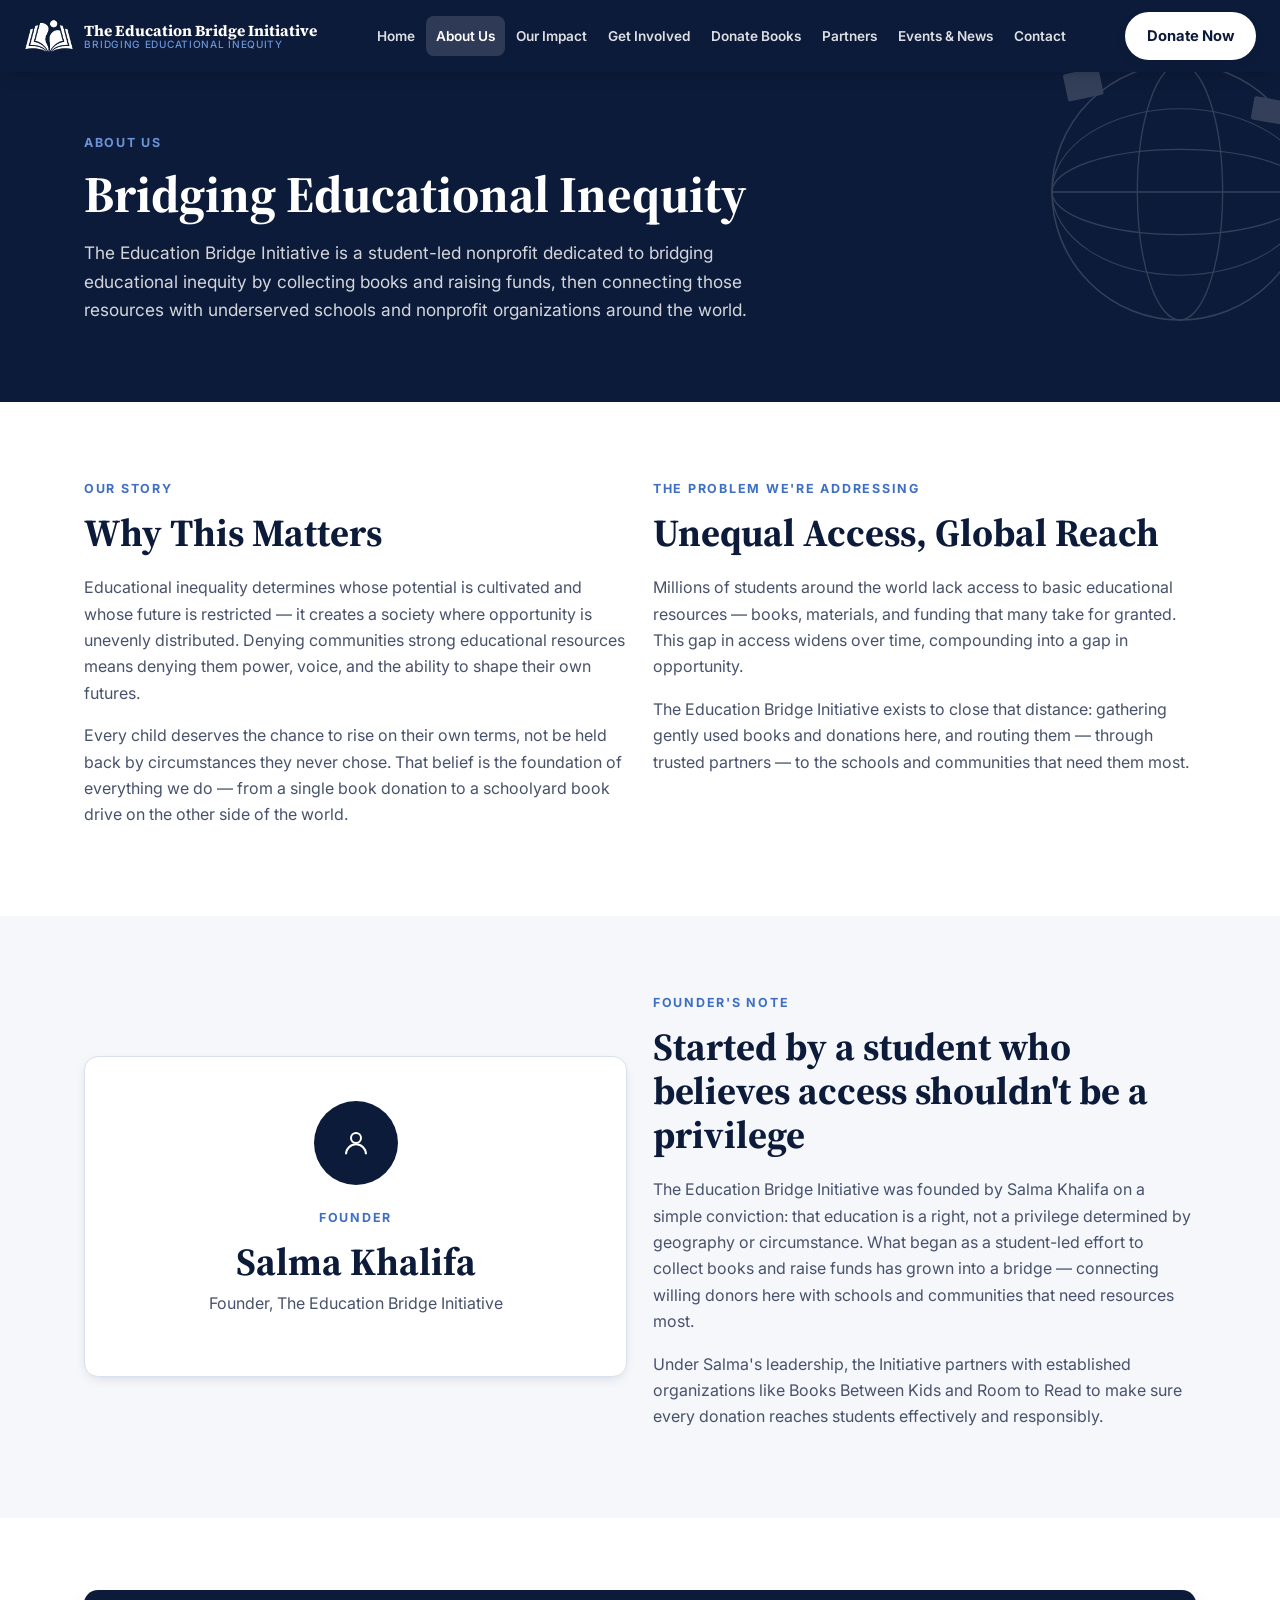
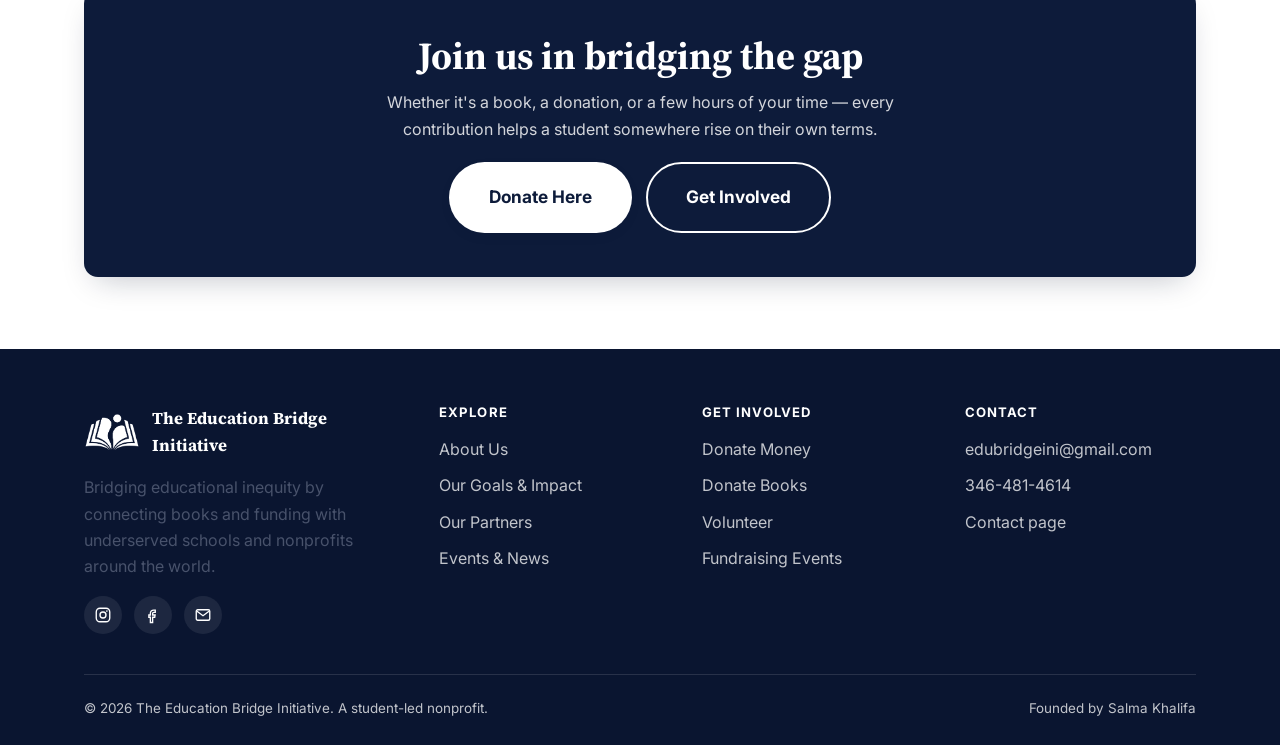
==== about.html @ 9ecb1e6c "Add files via upload Initial site upload" ====
<!DOCTYPE html>
<html lang="en">
<head>
<meta charset="UTF-8">
<meta name="viewport" content="width=device-width, initial-scale=1.0">
<title>About Us | The Education Bridge Initiative</title>
<meta name="description" content="Learn about The Education Bridge Initiative's mission, story, and founder Salma Khalifa.">
<link rel="icon" type="image/png" href="assets/img/logo-icon-navy.png">
<link rel="preconnect" href="https://fonts.googleapis.com">
<link rel="preconnect" href="https://fonts.gstatic.com" crossorigin>
<link href="https://fonts.googleapis.com/css2?family=Source+Serif+4:wght@400;600;700&family=Inter:wght@400;500;600;700;800&display=swap" rel="stylesheet">
<link rel="stylesheet" href="css/styles.css">
</head>
<body>
  <header class="site-header">
    <div class="nav-wrap" id="navWrap">
      <a href="index.html" class="brand">
        <img src="assets/img/logo-icon-transparent.png" alt="The Education Bridge Initiative logo">
        <span class="brand-name">The Education Bridge Initiative<small>Bridging Educational Inequity</small></span>
      </a>
      <button class="nav-toggle" id="navToggle" aria-label="Toggle navigation" aria-expanded="false">&#9776;</button>
      <ul class="nav-links">
      <li><a href="index.html">Home</a></li>
      <li><a href="about.html" class="active">About Us</a></li>
      <li><a href="goals.html">Our Impact</a></li>
      <li><a href="get-involved.html">Get Involved</a></li>
      <li><a href="donate-books.html">Donate Books</a></li>
      <li><a href="partners.html">Partners</a></li>
      <li><a href="events.html">Events & News</a></li>
      <li><a href="contact.html">Contact</a></li>
      </ul>
      <div class="nav-cta">
        <a href="https://gofund.me/72216d547" class="btn btn-primary" target="_blank" rel="noopener">Donate Now</a>
      </div>
    </div>
  </header>

  <section class="page-hero">
    <img class="decor" src="assets/img/page-decor.svg" alt="">
    <div class="container">
      <div class="eyebrow" style="color:var(--blue-400);">About Us</div>
      <h1>Bridging Educational Inequity</h1>
      <p>The Education Bridge Initiative is a student-led nonprofit dedicated to bridging educational inequity by collecting books and raising funds, then connecting those resources with underserved schools and nonprofit organizations around the world.</p>
    </div>
  </section>

  <section>
    <div class="container">
      <div class="grid-2" style="align-items:start;">
        <div>
          <div class="eyebrow">Our Story</div>
          <h2>Why This Matters</h2>
          <p>Educational inequality determines whose potential is cultivated and whose future is restricted — it creates a society where opportunity is unevenly distributed. Denying communities strong educational resources means denying them power, voice, and the ability to shape their own futures.</p>
          <p>Every child deserves the chance to rise on their own terms, not be held back by circumstances they never chose. That belief is the foundation of everything we do — from a single book donation to a schoolyard book drive on the other side of the world.</p>
        </div>
        <div>
          <div class="eyebrow">The Problem We're Addressing</div>
          <h2>Unequal Access, Global Reach</h2>
          <p>Millions of students around the world lack access to basic educational resources — books, materials, and funding that many take for granted. This gap in access widens over time, compounding into a gap in opportunity.</p>
          <p>The Education Bridge Initiative exists to close that distance: gathering gently used books and donations here, and routing them — through trusted partners — to the schools and communities that need them most.</p>
        </div>
      </div>
    </div>
  </section>

  <section class="bg-off">
    <div class="container">
      <div class="grid-2" style="align-items:center;">
        <div class="card" style="text-align:center; padding:44px 30px;">
          <div class="icon-badge" style="width:84px; height:84px; margin:0 auto 18px;">
            <svg viewBox="0 0 24 24" fill="none" stroke="#fff" stroke-width="1.6" width="40" height="40"><circle cx="12" cy="8" r="4"/><path d="M4 21c0-4.4 3.6-8 8-8s8 3.6 8 8"/></svg>
          </div>
          <div class="eyebrow">Founder</div>
          <h2 style="margin-bottom:6px;">Salma Khalifa</h2>
          <p>Founder, The Education Bridge Initiative</p>
        </div>
        <div>
          <div class="eyebrow">Founder's Note</div>
          <h2>Started by a student who believes access shouldn't be a privilege</h2>
          <p>The Education Bridge Initiative was founded by Salma Khalifa on a simple conviction: that education is a right, not a privilege determined by geography or circumstance. What began as a student-led effort to collect books and raise funds has grown into a bridge — connecting willing donors here with schools and communities that need resources most.</p>
          <p>Under Salma's leadership, the Initiative partners with established organizations like Books Between Kids and Room to Read to make sure every donation reaches students effectively and responsibly.</p>
        </div>
      </div>
    </div>
  </section>

  <section>
    <div class="container">
      <div class="cta-banner">
        <h2>Join us in bridging the gap</h2>
        <p>Whether it's a book, a donation, or a few hours of your time — every contribution helps a student somewhere rise on their own terms.</p>
        <div class="cta-actions">
          <a href="https://gofund.me/72216d547" class="btn btn-primary btn-lg" target="_blank" rel="noopener">Donate Here</a>
          <a href="get-involved.html" class="btn btn-outline btn-lg">Get Involved</a>
        </div>
      </div>
    </div>
  </section>

  <footer class="site-footer">
    <div class="container">
      <div class="footer-grid">
        <div>
          <div class="footer-brand">
            <img src="assets/img/logo-icon-transparent.png" alt="The Education Bridge Initiative logo">
            <span>The Education Bridge<br>Initiative</span>
          </div>
          <p style="max-width:32ch;">Bridging educational inequity by connecting books and funding with underserved schools and nonprofits around the world.</p>
          <div class="social-row">
            <a href="https://www.instagram.com/education.bridge.initiative" target="_blank" rel="noopener" aria-label="Instagram"><svg width="18" height="18" viewBox="0 0 24 24" fill="none" stroke="#fff" stroke-width="1.8"><rect x="3" y="3" width="18" height="18" rx="5"/><circle cx="12" cy="12" r="4"/><circle cx="17.2" cy="6.8" r="1.1" fill="#fff" stroke="none"/></svg></a>
            <a href="https://www.facebook.com/share/1PZD7FFEJZ/?mibextid=wwXIfr" target="_blank" rel="noopener" aria-label="Facebook"><svg width="18" height="18" viewBox="0 0 24 24" fill="none" stroke="#fff" stroke-width="1.8"><path d="M15 8.5h-2c-.8 0-1.5.7-1.5 1.5v2h3.3L14.3 15H11.5v7h-3v-7H6.5v-3H8.5v-2.2C8.5 7.4 10.2 5.5 13 5.5h2v3Z"/></svg></a>
            <a href="mailto:edubridgeini@gmail.com" aria-label="Email"><svg width="18" height="18" viewBox="0 0 24 24" fill="none" stroke="#fff" stroke-width="1.8"><rect x="3" y="5" width="18" height="14" rx="2"/><path d="M4 7l8 6 8-6"/></svg></a>
          </div>
        </div>
        <div>
          <h4>Explore</h4>
          <ul>
            <li><a href="about.html">About Us</a></li>
            <li><a href="goals.html">Our Goals &amp; Impact</a></li>
            <li><a href="partners.html">Our Partners</a></li>
            <li><a href="events.html">Events &amp; News</a></li>
          </ul>
        </div>
        <div>
          <h4>Get Involved</h4>
          <ul>
            <li><a href="https://gofund.me/72216d547" target="_blank" rel="noopener">Donate Money</a></li>
            <li><a href="donate-books.html">Donate Books</a></li>
            <li><a href="get-involved.html">Volunteer</a></li>
            <li><a href="donate.html">Fundraising Events</a></li>
          </ul>
        </div>
        <div>
          <h4>Contact</h4>
          <ul>
            <li><a href="mailto:edubridgeini@gmail.com">edubridgeini@gmail.com</a></li>
            <li><a href="tel:+13464814614">346-481-4614</a></li>
            <li><a href="contact.html">Contact page</a></li>
          </ul>
        </div>
      </div>
      <div class="footer-bottom">
        <span>&copy; 2026 The Education Bridge Initiative. A student-led nonprofit.</span>
        <span>Founded by Salma Khalifa</span>
      </div>
    </div>
  </footer>

  <div class="mobile-donate-bar">
    <a href="https://gofund.me/72216d547" class="btn btn-primary" target="_blank" rel="noopener">Donate Now</a>
  </div>

  <script src="js/main.js"></script>

</body>
</html>
---- css/styles.css ----
/* ==========================================================================
   The Education Bridge Initiative — Site Stylesheet
   Palette: Dark Blue + White (institutional, trustworthy, credible)
   ========================================================================== */

:root {
  --navy-950: #0a1530;
  --navy-900: #0d1b3a;   /* primary dark blue (matches logo) */
  --navy-800: #14274d;
  --navy-700: #1c3766;
  --navy-600: #274a86;
  --blue-500: #3f6fc4;   /* interactive accent */
  --blue-400: #6c93d6;
  --white: #ffffff;
  --off-white: #f5f7fb;
  --mist: #e9edf6;
  --line: #d9e0ee;
  --ink: #101a30;
  --ink-soft: #48526b;
  --shadow: 0 12px 32px -12px rgba(10, 21, 48, 0.28);
  --shadow-sm: 0 4px 14px -6px rgba(10, 21, 48, 0.22);
  --radius: 14px;
  --radius-sm: 8px;
  --content-width: 1160px;
  --font-serif: "Source Serif 4", Georgia, "Times New Roman", serif;
  --font-sans: "Inter", -apple-system, BlinkMacSystemFont, "Segoe UI", Roboto, sans-serif;
}

* { box-sizing: border-box; }
html { scroll-behavior: smooth; }

body {
  margin: 0;
  font-family: var(--font-sans);
  color: var(--ink);
  background: var(--white);
  line-height: 1.65;
  -webkit-font-smoothing: antialiased;
}

img { max-width: 100%; display: block; }

h1, h2, h3, h4 {
  font-family: var(--font-serif);
  color: var(--navy-900);
  line-height: 1.15;
  margin: 0 0 0.5em;
  font-weight: 700;
}

h1 { font-size: clamp(2.2rem, 4vw, 3.4rem); }
h2 { font-size: clamp(1.7rem, 3vw, 2.4rem); }
h3 { font-size: 1.35rem; }
p { margin: 0 0 1em; color: var(--ink-soft); }
a { color: var(--blue-500); text-decoration: none; }
a:hover { text-decoration: underline; }

.container {
  width: 100%;
  max-width: var(--content-width);
  margin: 0 auto;
  padding: 0 24px;
}

.eyebrow {
  display: inline-block;
  font-family: var(--font-sans);
  font-weight: 700;
  font-size: 0.78rem;
  letter-spacing: 0.14em;
  text-transform: uppercase;
  color: var(--blue-500);
  margin-bottom: 0.9em;
}

section { padding: 72px 0; }
.section-tight { padding: 48px 0; }
.bg-navy { background: var(--navy-900); color: var(--white); }
.bg-navy h1, .bg-navy h2, .bg-navy h3, .bg-navy h4 { color: var(--white); }
.bg-navy p { color: rgba(255,255,255,0.82); }
.bg-off { background: var(--off-white); }

/* ---------- Buttons ---------- */
.btn {
  display: inline-flex;
  align-items: center;
  justify-content: center;
  gap: 0.5em;
  font-family: var(--font-sans);
  font-weight: 700;
  font-size: 1rem;
  padding: 15px 30px;
  border-radius: 999px;
  border: 2px solid transparent;
  cursor: pointer;
  transition: transform 0.15s ease, box-shadow 0.15s ease, background 0.15s ease, color 0.15s ease;
  text-decoration: none !important;
  white-space: nowrap;
}
.btn:hover { transform: translateY(-2px); }
.btn-primary {
  background: var(--white);
  color: var(--navy-900);
  box-shadow: var(--shadow-sm);
}
.btn-primary:hover { box-shadow: var(--shadow); background: var(--mist); }
.btn-solid-navy {
  background: var(--navy-900);
  color: var(--white);
  box-shadow: var(--shadow-sm);
}
.btn-solid-navy:hover { background: var(--navy-700); box-shadow: var(--shadow); }
.btn-outline {
  background: transparent;
  border-color: currentColor;
  color: inherit;
}
.btn-outline:hover { background: rgba(255,255,255,0.1); }
.btn-outline-navy {
  background: transparent;
  border-color: var(--navy-900);
  color: var(--navy-900);
}
.btn-outline-navy:hover { background: var(--navy-900); color: var(--white); }
.btn-lg { padding: 19px 38px; font-size: 1.08rem; }
.btn-block { width: 100%; }

/* ---------- Header / Nav ---------- */
.site-header {
  position: sticky;
  top: 0;
  z-index: 100;
  background: var(--navy-900);
  box-shadow: 0 2px 18px -6px rgba(0,0,0,0.35);
}
.nav-wrap {
  display: flex;
  align-items: center;
  justify-content: space-between;
  gap: 14px;
  padding: 12px 24px;
  max-width: 1360px;
  margin: 0 auto;
}
.brand {
  display: flex;
  align-items: center;
  gap: 10px;
  color: var(--white);
  font-family: var(--font-serif);
  font-weight: 700;
  font-size: 0.96rem;
  line-height: 1.15;
  flex: 0 0 auto;
  white-space: nowrap;
}
.brand:hover { text-decoration: none; }
.brand img { height: 36px; width: auto; }
.brand-name { display: flex; flex-direction: column; }
.brand-name small {
  font-family: var(--font-sans);
  font-weight: 500;
  font-size: 0.63rem;
  letter-spacing: 0.07em;
  text-transform: uppercase;
  color: var(--blue-400);
}

.nav-links {
  display: flex;
  align-items: center;
  gap: 1px;
  list-style: none;
  margin: 0;
  padding: 0;
  flex-wrap: nowrap;
}
.nav-links a {
  display: block;
  color: rgba(255,255,255,0.86);
  font-weight: 600;
  font-size: 0.85rem;
  padding: 9px 10px;
  border-radius: 8px;
  text-decoration: none;
  white-space: nowrap;
  transition: background 0.15s ease, color 0.15s ease;
}
.nav-links a:hover { background: rgba(255,255,255,0.1); color: var(--white); }
.nav-links a.active { color: var(--white); background: rgba(255,255,255,0.14); }

.nav-cta { display: flex; align-items: center; gap: 10px; }
.nav-cta .btn { padding: 10px 20px; font-size: 0.92rem; }

.nav-toggle {
  display: none;
  background: none;
  border: none;
  color: var(--white);
  font-size: 1.6rem;
  cursor: pointer;
  padding: 4px 8px;
}

/* ---------- Hero ---------- */
.hero {
  background: linear-gradient(160deg, var(--navy-950) 0%, var(--navy-900) 55%, var(--navy-700) 100%);
  color: var(--white);
  position: relative;
  overflow: hidden;
  padding: 84px 0 70px;
}
.hero-grid {
  display: grid;
  grid-template-columns: 1.1fr 0.9fr;
  gap: 40px;
  align-items: center;
}
.hero h1 { color: var(--white); }
.hero .tagline {
  font-family: var(--font-serif);
  font-style: italic;
  font-size: 1.3rem;
  color: var(--blue-400);
  margin-bottom: 0.6em;
}
.hero p.lead {
  font-size: 1.15rem;
  color: rgba(255,255,255,0.85);
  max-width: 54ch;
}
.hero-art { width: 100%; }

.hero-actions {
  display: flex;
  flex-wrap: wrap;
  gap: 14px;
  margin-top: 32px;
}

/* Three primary action cards on Home */
.action-grid {
  display: grid;
  grid-template-columns: repeat(3, 1fr);
  gap: 22px;
  margin-top: -56px;
  position: relative;
  z-index: 5;
}
.action-card {
  background: var(--white);
  border-radius: var(--radius);
  box-shadow: var(--shadow);
  padding: 30px 26px;
  text-align: center;
  border: 1px solid var(--line);
  display: flex;
  flex-direction: column;
  align-items: center;
  gap: 14px;
  text-decoration: none;
  transition: transform 0.18s ease, box-shadow 0.18s ease;
}
.action-card:hover { transform: translateY(-6px); box-shadow: 0 20px 40px -14px rgba(10,21,48,0.35); text-decoration: none; }
.icon-badge {
  width: 62px; height: 62px;
  border-radius: 50%;
  background: var(--navy-900);
  display: flex; align-items: center; justify-content: center;
  flex-shrink: 0;
}
.icon-badge svg { width: 30px; height: 30px; flex-shrink: 0; }
.action-card h3 { margin: 0; color: var(--navy-900); }
.action-card p { margin: 0; font-size: 0.94rem; }
.action-card .card-btn {
  margin-top: 6px;
  font-weight: 700;
  color: var(--blue-500);
  font-size: 0.92rem;
}

/* ---------- Generic page hero (sub-pages) ---------- */
.page-hero {
  background: var(--navy-900);
  color: var(--white);
  padding: 56px 0 60px;
  position: relative;
  overflow: hidden;
}
.page-hero h1 { color: var(--white); margin-bottom: 0.3em; }
.page-hero p { color: rgba(255,255,255,0.82); max-width: 62ch; font-size: 1.08rem; }
.page-hero .decor { position: absolute; right: -60px; top: -40px; opacity: 0.16; width: 320px; }

/* ---------- Cards / Grids ---------- */
.grid-3 { display: grid; grid-template-columns: repeat(3, 1fr); gap: 26px; }
.grid-2 { display: grid; grid-template-columns: repeat(2, 1fr); gap: 26px; }
.card {
  background: var(--white);
  border: 1px solid var(--line);
  border-radius: var(--radius);
  padding: 28px;
  box-shadow: var(--shadow-sm);
}
.card h3 { margin-bottom: 0.4em; }

/* ---------- Stats / Goals ---------- */
.stat-grid { display: grid; grid-template-columns: repeat(2, 1fr); gap: 24px; }
.stat-card {
  background: var(--white);
  border: 1px solid var(--line);
  border-radius: var(--radius);
  padding: 32px;
  box-shadow: var(--shadow-sm);
}
.stat-card .stat-label {
  font-weight: 700;
  color: var(--navy-900);
  font-size: 1.1rem;
  margin-bottom: 4px;
}
.stat-card .stat-target {
  font-family: var(--font-serif);
  font-size: 2.2rem;
  color: var(--navy-900);
  font-weight: 700;
}
.progress-track {
  height: 14px;
  background: var(--mist);
  border-radius: 999px;
  overflow: hidden;
  margin: 14px 0 8px;
  border: 1px solid var(--line);
}
.progress-fill {
  height: 100%;
  background: linear-gradient(90deg, var(--blue-500), var(--navy-800));
  border-radius: 999px;
}
.progress-note { font-size: 0.86rem; color: var(--ink-soft); }
.editable-note {
  font-size: 0.8rem;
  color: var(--blue-500);
  background: #eef3fc;
  border: 1px dashed var(--blue-400);
  padding: 6px 10px;
  border-radius: 6px;
  display: inline-block;
  margin-top: 10px;
}

/* ---------- Steps / How to help ---------- */
.step-card {
  background: var(--white);
  border: 1px solid var(--line);
  border-radius: var(--radius);
  padding: 30px;
  box-shadow: var(--shadow-sm);
  height: 100%;
}
.step-num {
  display: inline-flex;
  align-items: center;
  justify-content: center;
  width: 40px; height: 40px;
  border-radius: 50%;
  background: var(--navy-900);
  color: var(--white);
  font-family: var(--font-serif);
  font-weight: 700;
  margin-bottom: 14px;
}

/* ---------- Partners ---------- */
.partner-card {
  background: var(--white);
  border: 1px solid var(--line);
  border-radius: var(--radius);
  padding: 30px;
  text-align: center;
  box-shadow: var(--shadow-sm);
}
.partner-logo {
  width: 96px; height: 96px;
  margin: 0 auto 16px;
  border-radius: 50%;
  background: var(--navy-900);
  display: flex; align-items: center; justify-content: center;
}
.partner-logo svg { width: 50px; height: 50px; }
.partner-role {
  font-size: 0.78rem;
  font-weight: 700;
  letter-spacing: 0.06em;
  text-transform: uppercase;
  color: var(--blue-500);
  margin-bottom: 6px;
}

/* ---------- Timeline / Events ---------- */
.event-card {
  display: flex;
  gap: 20px;
  background: var(--white);
  border: 1px solid var(--line);
  border-radius: var(--radius);
  padding: 24px;
  box-shadow: var(--shadow-sm);
  margin-bottom: 18px;
}
.event-date {
  flex: 0 0 92px;
  background: var(--navy-900);
  color: var(--white);
  border-radius: var(--radius-sm);
  display: flex;
  flex-direction: column;
  align-items: center;
  justify-content: center;
  padding: 12px 6px;
  text-align: center;
}
.event-date .month { font-size: 0.72rem; letter-spacing: 0.08em; text-transform: uppercase; color: var(--blue-400); }
.event-date .day { font-family: var(--font-serif); font-size: 1.7rem; font-weight: 700; }
.event-body h3 { margin-bottom: 4px; }
.event-tag {
  display: inline-block;
  font-size: 0.72rem;
  font-weight: 700;
  text-transform: uppercase;
  letter-spacing: 0.05em;
  color: var(--navy-900);
  background: var(--mist);
  padding: 3px 10px;
  border-radius: 999px;
  margin-bottom: 8px;
}

/* ---------- Contact ---------- */
.contact-grid { display: grid; grid-template-columns: 1fr 1fr; gap: 26px; }
.contact-item {
  display: flex;
  gap: 16px;
  align-items: flex-start;
  background: var(--white);
  border: 1px solid var(--line);
  border-radius: var(--radius);
  padding: 24px;
  box-shadow: var(--shadow-sm);
}
.contact-item .icon-badge {
  flex: 0 0 48px;
  width: 48px; height: 48px;
  border-radius: 50%;
  background: var(--navy-900);
  display: flex; align-items: center; justify-content: center;
}
.contact-item .icon-badge svg { width: 24px; height: 24px; }
.contact-item h3 { margin-bottom: 2px; font-size: 1.05rem; }
.contact-item a { font-weight: 600; }

/* ---------- Address / drop-off cards ---------- */
.address-card {
  background: var(--white);
  border: 2px dashed var(--blue-400);
  border-radius: var(--radius);
  padding: 28px;
  box-shadow: var(--shadow-sm);
}
.address-card h3 { display:flex; align-items:center; gap:10px; }
.address-card h3 svg { stroke: var(--navy-900); flex-shrink: 0; }
.address-card .placeholder-tag {
  font-size: 0.7rem;
  font-weight: 700;
  text-transform: uppercase;
  letter-spacing: 0.05em;
  color: var(--white);
  background: var(--blue-500);
  padding: 3px 9px;
  border-radius: 999px;
}

/* ---------- Footer ---------- */
.site-footer {
  background: var(--navy-950);
  color: rgba(255,255,255,0.75);
  padding: 56px 0 26px;
}
.footer-grid {
  display: grid;
  grid-template-columns: 1.4fr 1fr 1fr 1fr;
  gap: 32px;
  margin-bottom: 40px;
}
.footer-brand { display: flex; align-items: center; gap: 12px; margin-bottom: 14px; }
.footer-brand img { height: 40px; }
.footer-brand span { color: var(--white); font-family: var(--font-serif); font-weight: 700; font-size: 1.05rem; }
.site-footer h4 {
  color: var(--white);
  font-family: var(--font-sans);
  font-size: 0.82rem;
  letter-spacing: 0.08em;
  text-transform: uppercase;
  margin-bottom: 16px;
}
.site-footer ul { list-style: none; margin: 0; padding: 0; }
.site-footer li { margin-bottom: 10px; }
.site-footer a { color: rgba(255,255,255,0.75); }
.site-footer a:hover { color: var(--white); }
.social-row { display: flex; gap: 12px; margin-top: 6px; }
.social-row a {
  width: 38px; height: 38px;
  border-radius: 50%;
  background: rgba(255,255,255,0.08);
  display: flex; align-items: center; justify-content: center;
  transition: background 0.15s ease;
}
.social-row a:hover { background: var(--blue-500); }
.social-row svg { width: 18px; height: 18px; }
.footer-bottom {
  border-top: 1px solid rgba(255,255,255,0.12);
  padding-top: 22px;
  display: flex;
  justify-content: space-between;
  flex-wrap: wrap;
  gap: 10px;
  font-size: 0.84rem;
}

/* ---------- Sticky mobile donate bar ---------- */
.mobile-donate-bar {
  display: none;
  position: fixed;
  bottom: 0; left: 0; right: 0;
  z-index: 200;
  background: var(--navy-950);
  padding: 12px 16px;
  box-shadow: 0 -6px 20px rgba(0,0,0,0.3);
}
.mobile-donate-bar .btn { width: 100%; }

/* ---------- CTA banner (reusable, repeated across pages) ---------- */
.cta-banner {
  background: var(--navy-900);
  color: var(--white);
  border-radius: var(--radius);
  padding: 44px;
  text-align: center;
  box-shadow: var(--shadow);
}
.cta-banner h2 { color: var(--white); margin-bottom: 0.3em; }
.cta-banner p { color: rgba(255,255,255,0.82); max-width: 60ch; margin-left: auto; margin-right: auto; }
.cta-actions { display: flex; justify-content: center; gap: 14px; flex-wrap: wrap; margin-top: 20px; }

/* ---------- Utility ---------- */
.text-center { text-align: center; }
.mt-0 { margin-top: 0; }
.mx-auto { margin-left: auto; margin-right: auto; }
.max-60 { max-width: 60ch; }
.badge-list { display: flex; flex-wrap: wrap; gap: 10px; margin-top: 18px; }
.badge-list span {
  background: rgba(255,255,255,0.08);
  border: 1px solid rgba(255,255,255,0.16);
  padding: 6px 14px;
  border-radius: 999px;
  font-size: 0.84rem;
  font-weight: 600;
}

/* ---------- Responsive ---------- */
@media (max-width: 900px) {
  .hero-grid { grid-template-columns: 1fr; }
  .hero-art { max-width: 340px; margin: 0 auto; }
  .action-grid { grid-template-columns: 1fr; margin-top: 34px; }
  .grid-3 { grid-template-columns: 1fr; }
  .grid-2 { grid-template-columns: 1fr; }
  .stat-grid { grid-template-columns: 1fr; }
  .contact-grid { grid-template-columns: 1fr; }
  .footer-grid { grid-template-columns: 1fr 1fr; }
}

@media (max-width: 760px) {
  .nav-links, .nav-cta .btn-outline { display: none; }
  .nav-toggle { display: block; }
  .nav-wrap.open .nav-links {
    display: flex;
    position: absolute;
    top: 100%; left: 0; right: 0;
    background: var(--navy-900);
    flex-direction: column;
    padding: 10px 20px 18px;
    gap: 2px;
    box-shadow: var(--shadow);
  }
  .mobile-donate-bar { display: block; }
  body { padding-bottom: 68px; }
  .footer-grid { grid-template-columns: 1fr; }
  section { padding: 52px 0; }
  .event-card { flex-direction: column; }
  .event-date { flex-direction: row; gap: 8px; width: fit-content; padding: 8px 16px; }
}

@media (max-width: 480px) {
  .hero { padding: 60px 0 50px; }
  .action-card { padding: 24px 20px; }
}
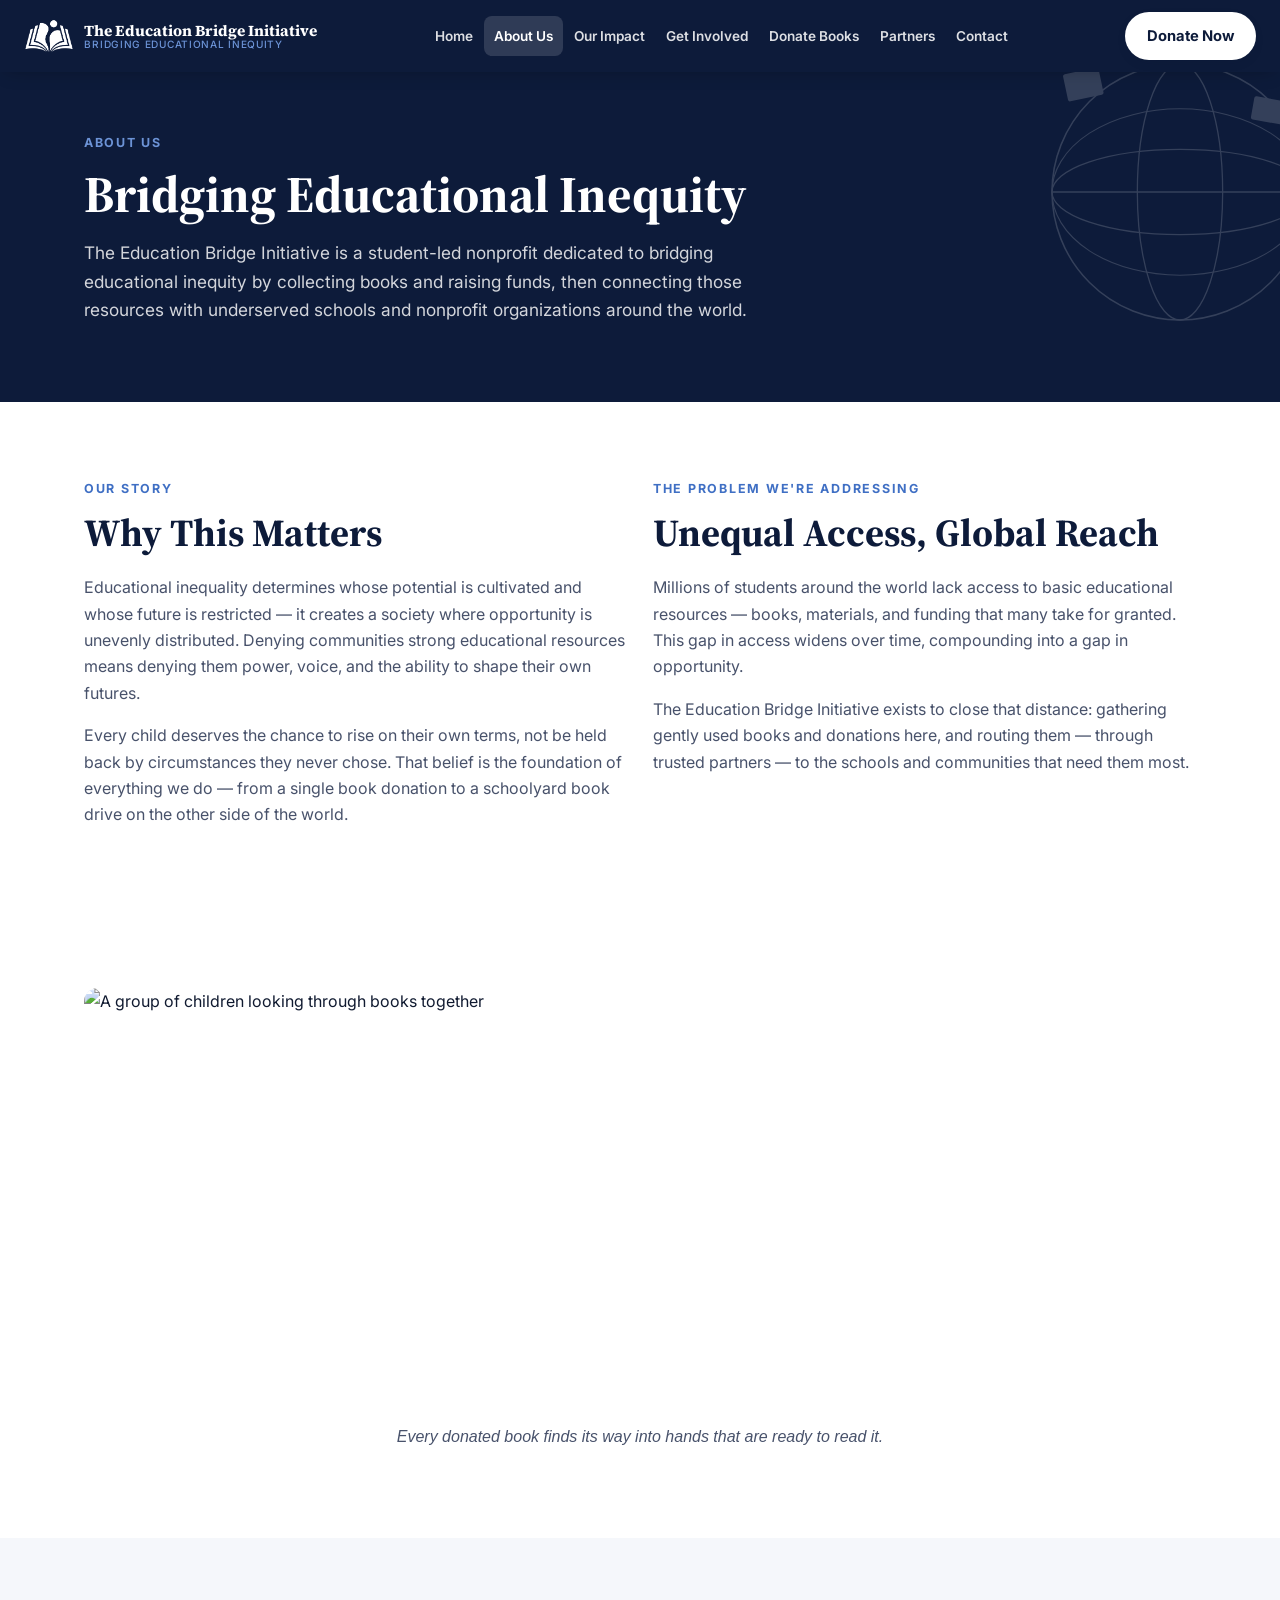
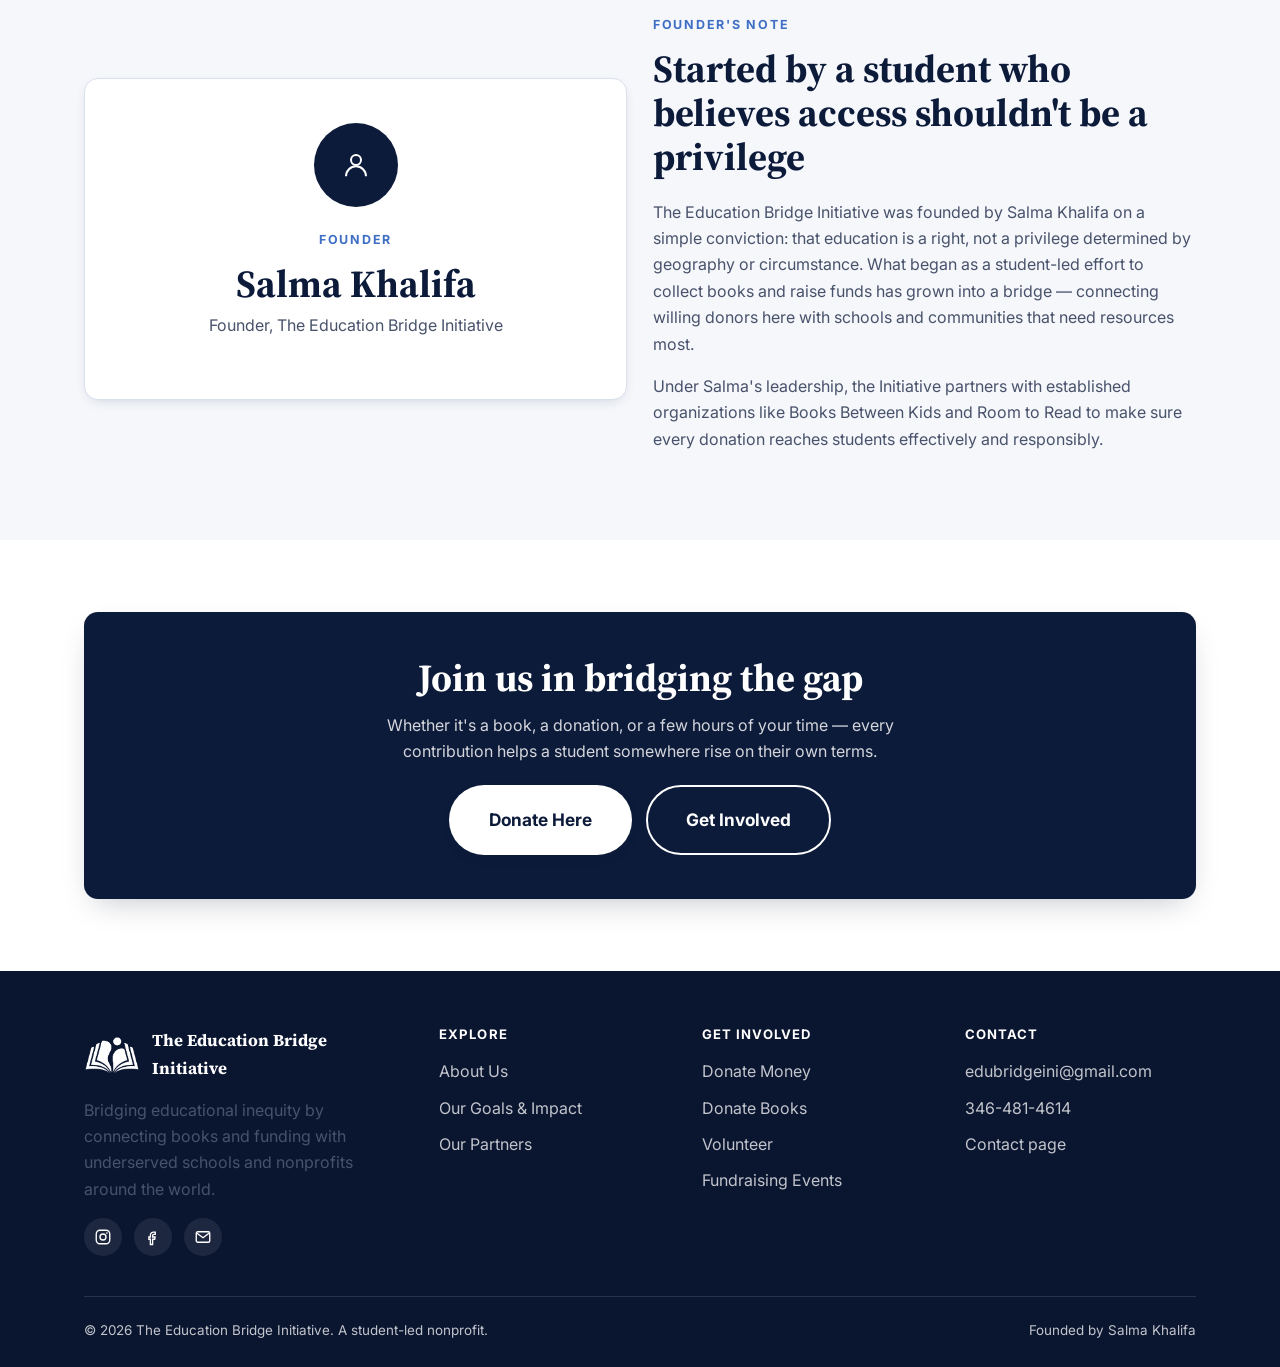
==== commit de452a6b: "Add files via upload updated 1" ====
--- a/about.html
+++ b/about.html
@@ -26,7 +26,6 @@
       <li><a href="get-involved.html">Get Involved</a></li>
       <li><a href="donate-books.html">Donate Books</a></li>
       <li><a href="partners.html">Partners</a></li>
-      <li><a href="events.html">Events & News</a></li>
       <li><a href="contact.html">Contact</a></li>
       </ul>
       <div class="nav-cta">
@@ -60,6 +59,15 @@
           <p>The Education Bridge Initiative exists to close that distance: gathering gently used books and donations here, and routing them — through trusted partners — to the schools and communities that need them most.</p>
         </div>
       </div>
+    </div>
+  </section>
+
+  <section>
+    <div class="container">
+      <div style="border-radius:var(--radius); overflow:hidden;">
+        <img src="https://images.unsplash.com/photo-1680178776508-41a276595b0f?auto=format&fit=crop&w=1600&q=80" alt="A group of children looking through books together" style="width:100%; height:420px; object-fit:cover; display:block;">
+      </div>
+      <p class="text-center" style="color:var(--ink-soft); font-style:italic; margin-top:16px;">Every donated book finds its way into hands that are ready to read it.</p>
     </div>
   </section>
 
@@ -118,7 +126,6 @@
             <li><a href="about.html">About Us</a></li>
             <li><a href="goals.html">Our Goals &amp; Impact</a></li>
             <li><a href="partners.html">Our Partners</a></li>
-            <li><a href="events.html">Events &amp; News</a></li>
           </ul>
         </div>
         <div>
